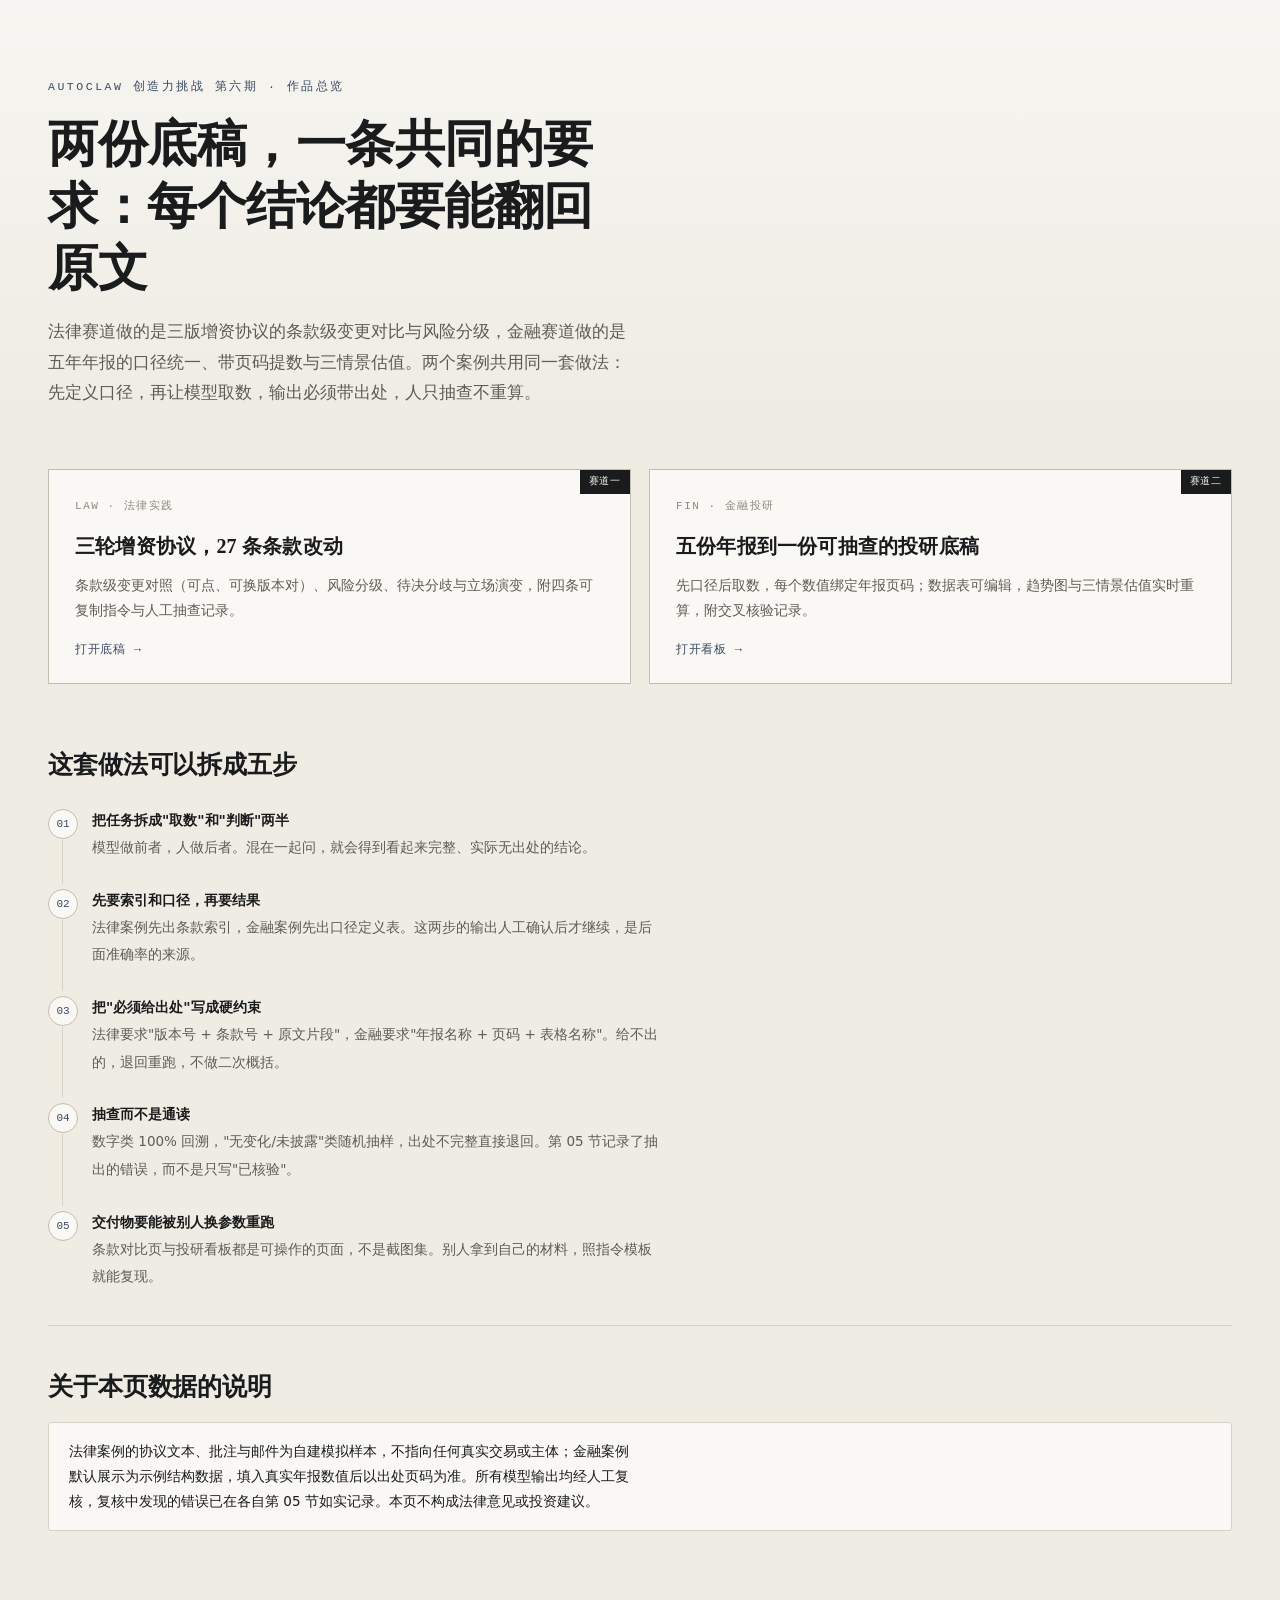
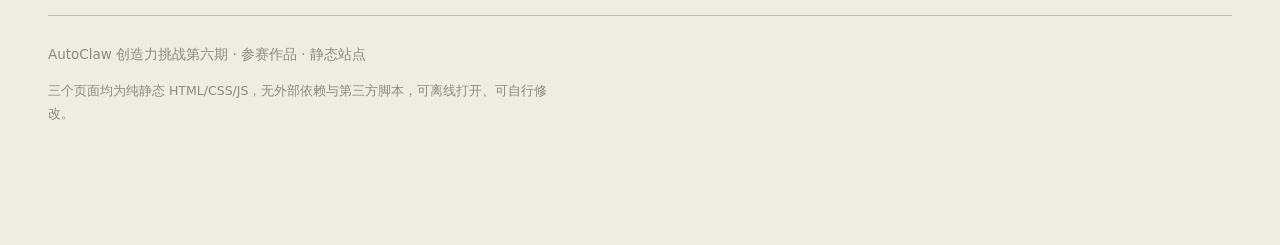
==== index.html @ 6e4b7183 "add index.html" ====
<!DOCTYPE html>
<html lang="zh-CN" data-accent="index">
<head>
<meta charset="UTF-8">
<meta name="viewport" content="width=device-width,initial-scale=1">
<title>两份底稿：增资协议条款对比 · 年报投研数据 — AutoClaw 创造力挑战第六期作品总览</title>
<meta name="description" content="AutoClaw 创造力挑战第六期参赛作品总览：法律实践赛道的三版增资协议条款级对比底稿，与金融投研赛道的年报数据提取与估值测算看板，含可复制指令与核验记录。">
<link rel="stylesheet" href="assets/base.css">
</head>
<body>
<div class="wrap">
<header class="masthead" style="border-bottom:none">
  <div class="kicker">AutoClaw 创造力挑战 第六期 · 作品总览</div>
  <h1>两份底稿，一条共同的要求：每个结论都要能翻回原文</h1>
  <p class="lede">法律赛道做的是三版增资协议的条款级变更对比与风险分级，金融赛道做的是五年年报的口径统一、带页码提数与三情景估值。两个案例共用同一套做法：先定义口径，再让模型取数，输出必须带出处，人只抽查不重算。</p>
</header>

<div class="cases">
  <a class="case" href="legal.html">
    <span class="flag">赛道一</span>
    <div class="no">LAW · 法律实践</div>
    <h3>三轮增资协议，27 条条款改动</h3>
    <p>条款级变更对照（可点、可换版本对）、风险分级、待决分歧与立场演变，附四条可复制指令与人工抽查记录。</p>
    <div class="go">打开底稿 →</div>
  </a>
  <a class="case" href="finance.html">
    <span class="flag">赛道二</span>
    <div class="no">FIN · 金融投研</div>
    <h3>五份年报到一份可抽查的投研底稿</h3>
    <p>先口径后取数，每个数值绑定年报页码；数据表可编辑，趋势图与三情景估值实时重算，附交叉核验记录。</p>
    <div class="go">打开看板 →</div>
  </a>
</div>

<section style="border-top:none;padding-top:64px">
  <h2>这套做法可以拆成五步</h2>
  <ol class="flow" style="margin-top:26px">
    <li><b>把任务拆成"取数"和"判断"两半</b><span>模型做前者，人做后者。混在一起问，就会得到看起来完整、实际无出处的结论。</span></li>
    <li><b>先要索引和口径，再要结果</b><span>法律案例先出条款索引，金融案例先出口径定义表。这两步的输出人工确认后才继续，是后面准确率的来源。</span></li>
    <li><b>把"必须给出处"写成硬约束</b><span>法律要求"版本号 + 条款号 + 原文片段"，金融要求"年报名称 + 页码 + 表格名称"。给不出的，退回重跑，不做二次概括。</span></li>
    <li><b>抽查而不是通读</b><span>数字类 100% 回溯，"无变化/未披露"类随机抽样，出处不完整直接退回。第 05 节记录了抽出的错误，而不是只写"已核验"。</span></li>
    <li><b>交付物要能被别人换参数重跑</b><span>条款对比页与投研看板都是可操作的页面，不是截图集。别人拿到自己的材料，照指令模板就能复现。</span></li>
  </ol>
</section>

<section style="border-top:1px solid var(--rule);padding-top:44px">
  <h2>关于本页数据的说明</h2>
  <div class="sheet tight">
    <p style="font-size:13.5px">法律案例的协议文本、批注与邮件为自建模拟样本，不指向任何真实交易或主体；金融案例默认展示为示例结构数据，填入真实年报数值后以出处页码为准。所有模型输出均经人工复核，复核中发现的错误已在各自第 05 节如实记录。本页不构成法律意见或投资建议。</p>
  </div>
</section>

<footer>
  <p class="back">AutoClaw 创造力挑战第六期 · 参赛作品 · 静态站点</p>
  <p>三个页面均为纯静态 HTML/CSS/JS，无外部依赖与第三方脚本，可离线打开、可自行修改。</p>
</footer>
</div>
<script src="assets/app.js"></script>
</body>
</html>
---- assets/base.css ----
/* 底稿方向：纸面 + 墨色 + 每页一个强调色 */
:root{
  --paper:#efece4;
  --sheet:#faf8f4;
  --sheet-2:#f4f1ea;
  --ink:#1a1b1d;
  --ink-2:#5f5c55;
  --ink-3:#8d897f;
  --rule:#d8d2c6;
  --rule-2:#c4bdaf;
  --serif:"Noto Serif SC","Source Han Serif SC","Songti SC",STSong,"SimSun",serif;
  --sans:"PingFang SC","HarmonyOS Sans SC","Microsoft YaHei",system-ui,sans-serif;
  --mono:"SFMono-Regular","JetBrains Mono",Consolas,"Liberation Mono",monospace;
  --rail:216px;
}
html[data-accent="legal"]{--accent:#a8341f;--accent-soft:#f2e3de;}
html[data-accent="fin"]{--accent:#1c5b4e;--accent-soft:#e2ece7;}
html[data-accent="index"]{--accent:#3b4a63;--accent-soft:#e5e8ee;}

*{margin:0;padding:0;box-sizing:border-box}
html{-webkit-text-size-adjust:100%;scroll-behavior:smooth}
body{
  background:var(--paper);color:var(--ink);
  font-family:var(--sans);font-size:15px;line-height:1.85;
  font-feature-settings:"tnum" 1;
  background-image:linear-gradient(180deg,rgba(255,255,255,.5),rgba(255,255,255,0) 420px);
}
::selection{background:var(--accent);color:#fff}

/* 阅读进度 */
.progress{position:fixed;inset:0 auto auto 0;height:2px;width:0;background:var(--accent);z-index:50;transition:width .1s linear}

.wrap{max-width:1240px;margin:0 auto;padding:0 28px 120px}

/* 报头 */
.masthead{padding:76px 0 34px;border-bottom:1px solid var(--rule-2)}
.kicker{font-family:var(--mono);font-size:11.5px;letter-spacing:.22em;text-transform:uppercase;color:var(--accent)}
.masthead h1{
  font-family:var(--serif);font-weight:600;font-size:clamp(30px,4.4vw,50px);
  line-height:1.24;letter-spacing:-.01em;margin:16px 0 0;max-width:22ch;
}
.masthead .lede{font-size:16.5px;color:var(--ink-2);max-width:56ch;margin-top:18px}
.ledger{display:flex;flex-wrap:wrap;gap:0 34px;margin-top:30px}
.ledger div{padding:2px 0}
.ledger dt{font-size:11.5px;color:var(--ink-3);font-family:var(--mono);letter-spacing:.08em}
.ledger dd{font-size:14.5px;font-weight:600;margin-top:2px}
.ledger dd em{font-style:normal;font-weight:400;color:var(--ink-2)}

/* 主体两栏 */
.body-grid{display:grid;grid-template-columns:var(--rail) minmax(0,1fr);gap:56px;padding-top:44px}
.rail{position:sticky;top:34px;align-self:start}
.rail ol{list-style:none;border-left:1px solid var(--rule)}
.rail a{
  display:block;padding:7px 0 7px 15px;margin-left:-1px;
  border-left:1px solid transparent;
  font-size:13px;color:var(--ink-3);text-decoration:none;
}
.rail a .n{font-family:var(--mono);font-size:10.5px;letter-spacing:.1em;display:block;color:var(--rule-2)}
.rail a:hover{color:var(--ink)}
.rail a.on{color:var(--ink);border-left-color:var(--accent);font-weight:600}
.rail a.on .n{color:var(--accent)}
.rail .note{margin-top:22px;font-size:12px;color:var(--ink-3);line-height:1.7;padding-left:15px}

main{min-width:0}
section{padding:56px 0 8px;scroll-margin-top:28px}
section+section{border-top:1px solid var(--rule)}
h2{font-family:var(--serif);font-weight:600;font-size:25px;line-height:1.35;letter-spacing:-.005em}
h2 + .h2sub{color:var(--ink-2);font-size:14.5px;margin-top:8px;max-width:58ch}
h3{font-size:15.5px;font-weight:600;margin:34px 0 12px;letter-spacing:.01em}
h3 .n{font-family:var(--mono);font-size:11px;color:var(--accent);letter-spacing:.1em;margin-right:9px}
p{max-width:66ch}
p+p{margin-top:12px}
a{color:var(--accent)}
ul.plain{list-style:none;max-width:66ch}
ul.plain li{padding-left:17px;position:relative;margin-top:7px}
ul.plain li::before{content:"";position:absolute;left:2px;top:.85em;width:5px;height:1px;background:var(--ink-3)}

/* 大数字 */
.figs{display:flex;flex-wrap:wrap;gap:44px;margin:28px 0 6px}
.fig .v{font-family:var(--serif);font-size:44px;line-height:1;font-weight:600;letter-spacing:-.02em}
.fig .v span{font-size:20px;font-weight:400;color:var(--ink-2);margin-left:3px}
.fig .k{font-size:12.5px;color:var(--ink-2);margin-top:9px;max-width:16ch}
.fig .k b{display:block;color:var(--ink);font-size:13px}

/* 卡片纸 */
.sheet{background:var(--sheet);border:1px solid var(--rule);border-radius:3px;padding:22px 24px;margin-top:18px}
.sheet.tight{padding:16px 20px}
.sheet + .sheet{margin-top:12px}
.sheet h4{font-size:13px;font-weight:600;letter-spacing:.02em;margin-bottom:10px}
.sheet h4 .n{font-family:var(--mono);color:var(--accent);margin-right:8px;font-size:11px}

/* 状态标记 */
.st{font-family:var(--mono);font-size:10.5px;letter-spacing:.06em;padding:2px 7px;border-radius:2px;white-space:nowrap;vertical-align:.12em}
.st.demo{border:1px solid var(--rule-2);color:var(--ink-2);background:var(--sheet-2)}
.st.todo{border:1px dashed var(--accent);color:var(--accent)}
.st.ok{background:var(--accent);color:#fff}
.st.warn{border:1px solid var(--rule-2);color:#8a5a12;background:#f6efdf}

/* 表格（默认折叠为证据） */
details.ev{margin-top:14px;border:1px solid var(--rule);background:var(--sheet)}
details.ev>summary{
  list-style:none;cursor:pointer;padding:13px 18px;font-size:13.5px;font-weight:600;
  display:flex;align-items:center;gap:10px;
}
details.ev>summary::-webkit-details-marker{display:none}
details.ev>summary::before{content:"";width:7px;height:7px;border-right:1.5px solid var(--accent);border-bottom:1.5px solid var(--accent);transform:rotate(-45deg);transition:transform .18s}
details.ev[open]>summary::before{transform:rotate(45deg)}
details.ev>summary .hint{font-weight:400;color:var(--ink-3);font-size:12px;margin-left:auto;font-family:var(--mono)}
details.ev .in{border-top:1px solid var(--rule);padding:4px 18px 16px;overflow-x:auto}
table{width:100%;border-collapse:collapse;font-size:13px;margin:10px 0}
th{text-align:left;font-weight:600;font-size:11.5px;letter-spacing:.06em;color:var(--ink-3);padding:12px 12px 8px;border-bottom:1px solid var(--rule-2);white-space:nowrap}
td{padding:11px 12px;border-bottom:1px solid var(--rule);vertical-align:top}
tr:last-child td{border-bottom:none}
td.num,th.num{font-family:var(--mono);text-align:right;white-space:nowrap}
td b{font-weight:600}
.lvl{font-family:var(--mono);font-size:11px;padding:1px 6px;border-radius:2px;white-space:nowrap}
.lvl.h{background:var(--accent-soft);color:var(--accent);border:1px solid #e0c6bf}
.lvl.m{background:#f6efdf;color:#8a5a12;border:1px solid #e6d9bd}
.lvl.l{background:var(--sheet-2);color:var(--ink-2);border:1px solid var(--rule)}
.lvl.d{background:#e6ece8;color:#2c5c46;border:1px solid #cddbd0}

/* 证据位 */
.slot{
  position:relative;margin-top:16px;padding:30px 24px 24px;
  border:1px dashed var(--rule-2);background:
    repeating-linear-gradient(-45deg,transparent,transparent 9px,rgba(0,0,0,.014) 9px,rgba(0,0,0,.014) 10px);
}
.slot .tag{position:absolute;top:-1px;left:-1px;font-family:var(--mono);font-size:10.5px;letter-spacing:.1em;background:var(--ink);color:var(--sheet);padding:3px 9px}
.slot .file{font-family:var(--mono);font-size:12px;color:var(--accent);word-break:break-all}
.slot .how{font-size:13px;color:var(--ink-2);margin-top:8px;max-width:60ch}
.slot img{display:block;width:100%;height:auto;border:1px solid var(--rule);margin-top:14px}

/* 对比工具 */
.tool{border:1px solid var(--rule-2);background:var(--sheet);margin-top:20px}
.tool-head{display:flex;flex-wrap:wrap;align-items:center;gap:12px;padding:14px 18px;border-bottom:1px solid var(--rule)}
.tool-head .t{font-size:13.5px;font-weight:600}
.tool-head .t small{font-weight:400;color:var(--ink-3);margin-left:8px;font-size:12px}
.vchips{display:flex;gap:0;margin-left:auto;border:1px solid var(--rule-2)}
.vchips button{
  font:inherit;font-size:12px;font-family:var(--mono);letter-spacing:.04em;
  padding:5px 13px;background:var(--sheet);border:none;border-right:1px solid var(--rule-2);cursor:pointer;color:var(--ink-2);
}
.vchips button:last-child{border-right:none}
.vchips button.on{background:var(--ink);color:var(--sheet)}
.tool-body{display:grid;grid-template-columns:minmax(0,258px) minmax(0,1fr)}
.clist{list-style:none;border-right:1px solid var(--rule);max-height:520px;overflow:auto}
.clist li{border-bottom:1px solid var(--rule)}
.clist button{
  font:inherit;display:block;width:100%;text-align:left;background:none;border:none;cursor:pointer;
  padding:13px 15px;font-size:13px;color:var(--ink-2);line-height:1.5;
}
.clist button .c{display:block;color:var(--ink);font-weight:600;font-size:13px}
.clist button .r{display:block;font-size:11.5px;color:var(--ink-3);margin-top:3px;font-family:var(--mono)}
.clist button:hover{background:var(--sheet-2)}
.clist button.on{background:var(--accent-soft);box-shadow:inset 3px 0 0 var(--accent)}
.clist button.on .r{color:var(--accent)}
.pane{padding:18px 20px;min-width:0}
.pane .verdict{font-size:13px;background:var(--sheet-2);border-left:2px solid var(--accent);padding:10px 14px;margin-bottom:16px;color:var(--ink-2)}
.pane .verdict b{color:var(--ink)}
.sbs{display:grid;grid-template-columns:1fr 1fr;gap:1px;background:var(--rule)}
.sbs>div{background:var(--sheet);padding:14px 16px;min-width:0}
.sbs h5{font-family:var(--mono);font-size:11px;letter-spacing:.08em;color:var(--ink-3);font-weight:400;margin-bottom:10px}
.sbs p{font-size:13px;line-height:1.9;max-width:none}
del.ins{background:var(--accent-soft);color:var(--accent);text-decoration:line-through;padding:.05em .15em}
ins.ins{background:#e4ece7;color:#245a43;padding:.05em .15em;text-decoration:none;border-bottom:1px solid #b9cfc2}
.tool-foot{border-top:1px solid var(--rule);padding:12px 18px;font-size:12px;color:var(--ink-3);display:flex;gap:18px;flex-wrap:wrap}
.tool-foot kbd{font-family:var(--mono);font-size:11px;border:1px solid var(--rule-2);border-bottom-width:2px;border-radius:3px;padding:0 5px;background:var(--sheet-2)}

/* 指令脚本块 */
.script{margin-top:14px;border:1px solid var(--rule-2);background:#22242a;color:#e8e6e0}
.script .sh{display:flex;align-items:center;gap:12px;padding:9px 14px;border-bottom:1px solid #33363d;font-size:12px;font-family:var(--mono);color:#a9a49a}
.script .sh b{color:#e8e6e0;font-weight:500}
.script .copy{margin-left:auto;font:inherit;font-size:11px;font-family:var(--mono);background:none;border:1px solid #454951;color:#c9c5bd;padding:3px 10px;border-radius:2px;cursor:pointer}
.script .copy:hover{background:#2f3238;color:#fff}
.script .copy.done{border-color:#6c8a76;color:#a9cbb4}
.script pre{padding:15px 16px;font-family:var(--mono);font-size:12.5px;line-height:1.85;white-space:pre-wrap;word-break:break-word;overflow:auto}
.script pre .v{color:#e0a56a}

/* 流程 */
.flow{counter-reset:s;margin-top:20px}
.flow li{list-style:none;counter-increment:s;position:relative;padding:0 0 26px 44px;max-width:64ch}
.flow li::before{
  content:counter(s,decimal-leading-zero);position:absolute;left:0;top:1px;
  font-family:var(--mono);font-size:11px;color:var(--accent);
  border:1px solid var(--rule-2);border-radius:50%;width:28px;height:28px;display:grid;place-items:center;background:var(--sheet);
}
.flow li::after{content:"";position:absolute;left:14px;top:32px;bottom:4px;width:1px;background:var(--rule)}
.flow li:last-child::after{display:none}
.flow b{display:block;font-size:14px}
.flow span{font-size:13.5px;color:var(--ink-2)}

/* 结论块 */
.claim{display:grid;grid-template-columns:minmax(0,1fr) minmax(0,1fr);gap:1px;background:var(--rule);border:1px solid var(--rule);margin-top:18px}
.claim>div{background:var(--sheet);padding:16px 18px}
.claim h4{font-family:var(--mono);font-size:11px;letter-spacing:.08em;color:var(--ink-3);margin-bottom:9px}
.claim p{font-size:13.5px}

/* 页脚 */
footer{margin-top:76px;padding-top:26px;border-top:1px solid var(--rule-2);font-size:12.5px;color:var(--ink-3)}
footer .back{font-size:13.5px;margin-bottom:10px}

/* 首页卡片 */
.cases{display:grid;grid-template-columns:repeat(auto-fit,minmax(300px,1fr));gap:18px;margin-top:26px}
.case{display:block;text-decoration:none;color:inherit;background:var(--sheet);border:1px solid var(--rule-2);padding:26px 26px 22px;position:relative;transition:border-color .16s,transform .16s}
.case:hover{border-color:var(--ink);transform:translateY(-2px)}
.case .no{font-family:var(--mono);font-size:11px;letter-spacing:.14em;color:var(--ink-3)}
.case h3{font-family:var(--serif);font-size:20px;font-weight:600;margin:12px 0 0}
.case p{font-size:13.5px;color:var(--ink-2);margin-top:8px}
.case .go{margin-top:16px;font-size:12px;font-family:var(--mono);letter-spacing:.06em;color:var(--accent)}
.case .flag{position:absolute;top:0;right:0;background:var(--ink);color:var(--sheet);font-family:var(--mono);font-size:10px;letter-spacing:.08em;padding:3px 9px}

.steps{margin-top:22px}
.steps>div{display:grid;grid-template-columns:64px minmax(0,1fr);gap:18px;padding:20px 0;border-top:1px solid var(--rule)}
.steps .lab{font-family:var(--mono);font-size:11px;color:var(--accent);letter-spacing:.08em;padding-top:4px}
.steps h4{font-size:15px;font-weight:600}
.steps p{font-size:13.5px;color:var(--ink-2);margin-top:6px}

@media(max-width:980px){
  .body-grid{grid-template-columns:minmax(0,1fr);gap:0}
  .rail{position:sticky;top:0;z-index:20;background:var(--paper);padding:12px 0 10px;margin:0 -20px;padding-left:20px;padding-right:20px;border-bottom:1px solid var(--rule)}
  .rail ol{display:flex;gap:6px;overflow-x:auto;border-left:none;scrollbar-width:none}
  .rail ol::-webkit-scrollbar{display:none}
  .rail a{border-left:none!important;white-space:nowrap;padding:5px 12px;border:1px solid var(--rule);border-radius:2px;font-size:12.5px;background:var(--sheet)}
  .rail a.on{background:var(--ink);color:var(--sheet);border-color:var(--ink)}
  .rail a.on .n{color:var(--sheet);opacity:.6}
  .rail .note{display:none}
  .tool-body{grid-template-columns:minmax(0,1fr)}
  .clist{border-right:none;border-bottom:1px solid var(--rule);max-height:none}
  .sbs,.claim{grid-template-columns:minmax(0,1fr)}
  .masthead{padding:44px 0 26px}
  .wrap{padding:0 20px 80px}
}
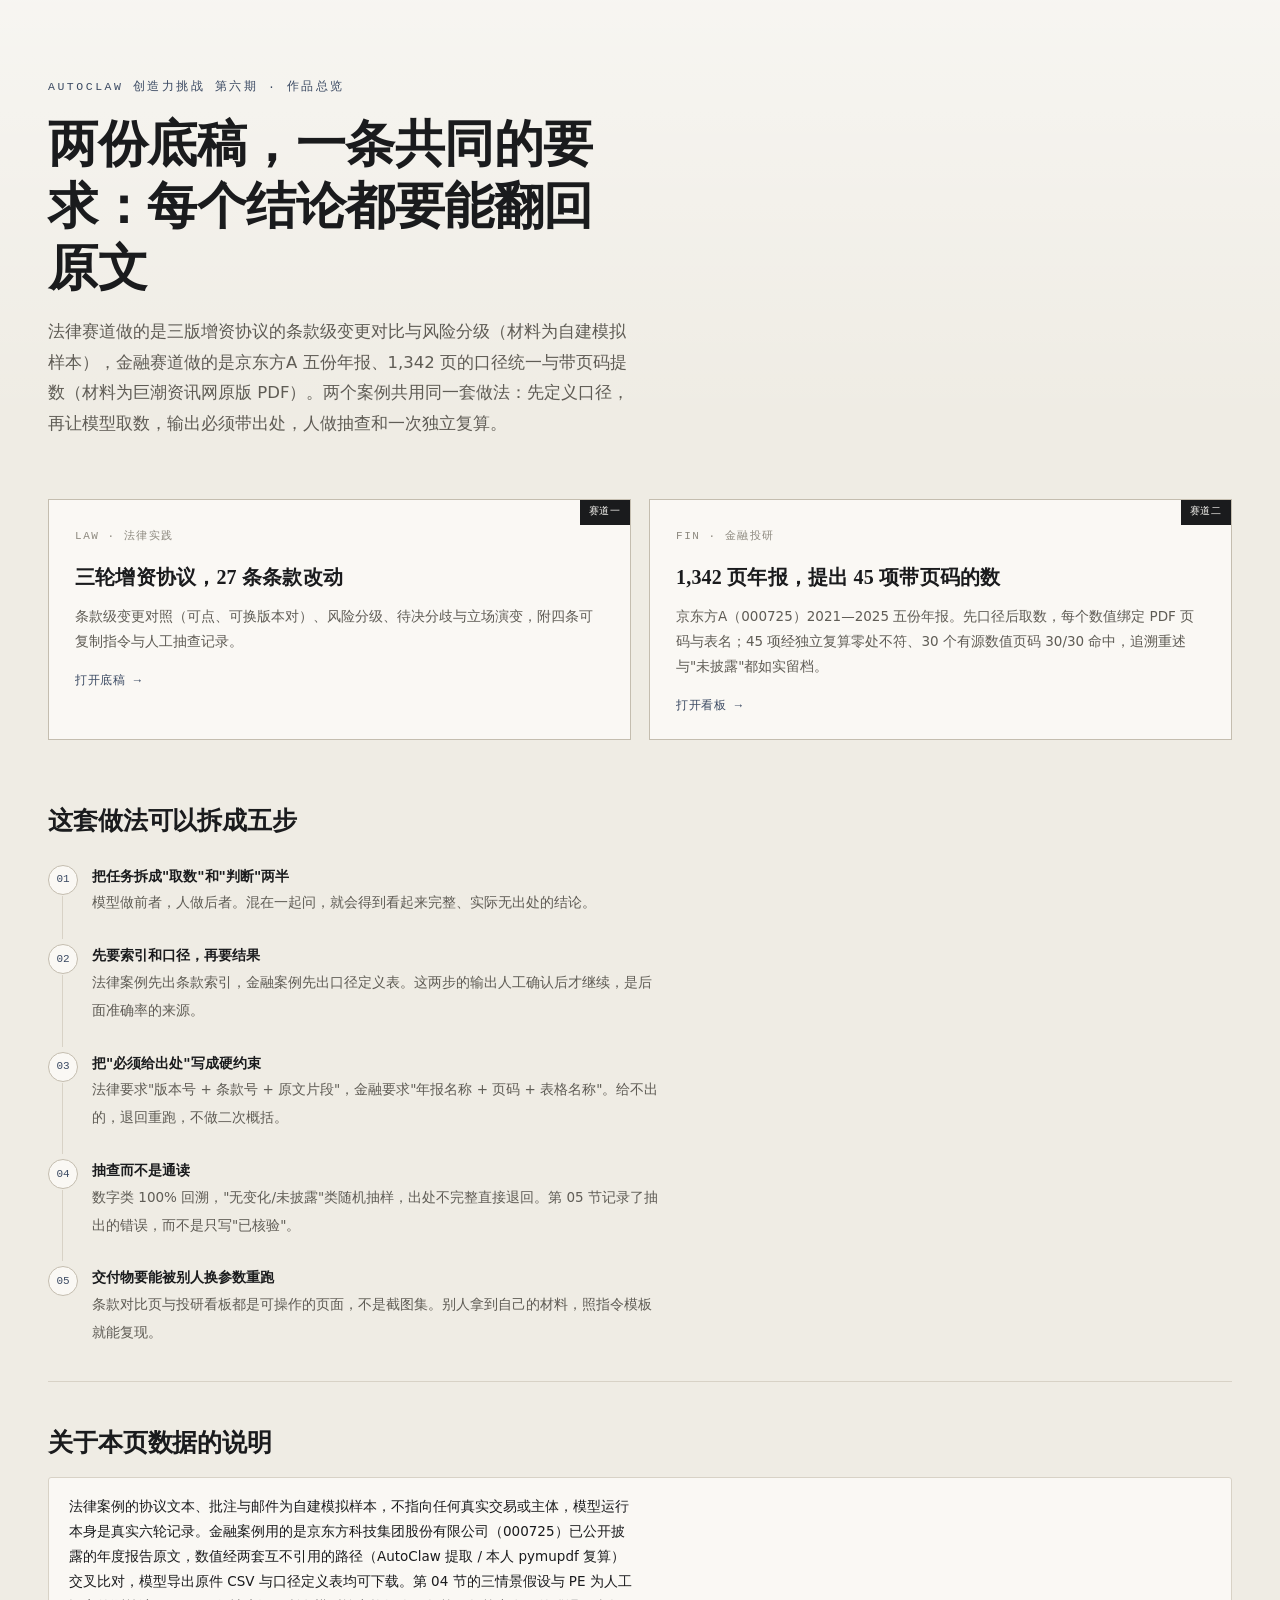
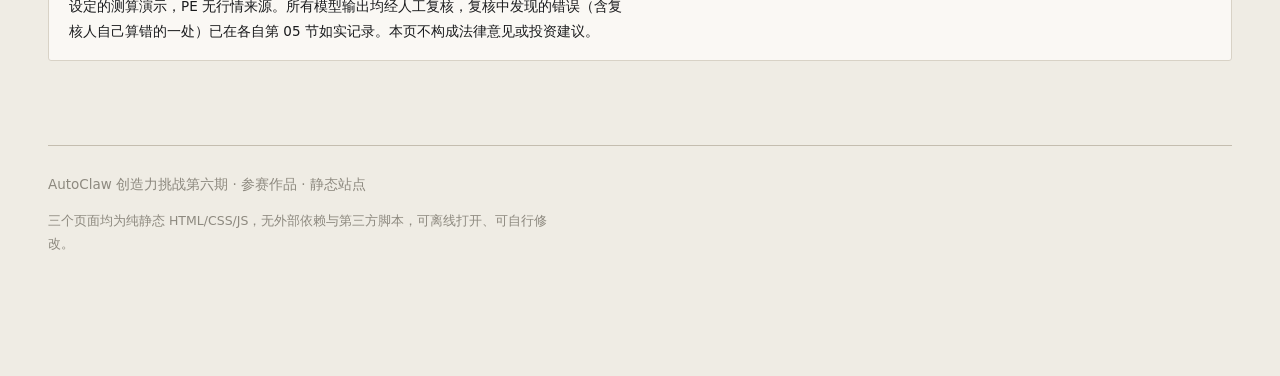
==== commit 8f6c0784: "update index.html" ====
--- a/index.html
+++ b/index.html
@@ -12,7 +12,7 @@
 <header class="masthead" style="border-bottom:none">
   <div class="kicker">AutoClaw 创造力挑战 第六期 · 作品总览</div>
   <h1>两份底稿，一条共同的要求：每个结论都要能翻回原文</h1>
-  <p class="lede">法律赛道做的是三版增资协议的条款级变更对比与风险分级，金融赛道做的是五年年报的口径统一、带页码提数与三情景估值。两个案例共用同一套做法：先定义口径，再让模型取数，输出必须带出处，人只抽查不重算。</p>
+  <p class="lede">法律赛道做的是三版增资协议的条款级变更对比与风险分级（材料为自建模拟样本），金融赛道做的是京东方A 五份年报、1,342 页的口径统一与带页码提数（材料为巨潮资讯网原版 PDF）。两个案例共用同一套做法：先定义口径，再让模型取数，输出必须带出处，人做抽查和一次独立复算。</p>
 </header>
 
 <div class="cases">
@@ -26,8 +26,8 @@
   <a class="case" href="finance.html">
     <span class="flag">赛道二</span>
     <div class="no">FIN · 金融投研</div>
-    <h3>五份年报到一份可抽查的投研底稿</h3>
-    <p>先口径后取数，每个数值绑定年报页码；数据表可编辑，趋势图与三情景估值实时重算，附交叉核验记录。</p>
+    <h3>1,342 页年报，提出 45 项带页码的数</h3>
+    <p>京东方A（000725）2021—2025 五份年报。先口径后取数，每个数值绑定 PDF 页码与表名；45 项经独立复算零处不符、30 个有源数值页码 30/30 命中，追溯重述与"未披露"都如实留档。</p>
     <div class="go">打开看板 →</div>
   </a>
 </div>
@@ -46,7 +46,7 @@
 <section style="border-top:1px solid var(--rule);padding-top:44px">
   <h2>关于本页数据的说明</h2>
   <div class="sheet tight">
-    <p style="font-size:13.5px">法律案例的协议文本、批注与邮件为自建模拟样本，不指向任何真实交易或主体；金融案例默认展示为示例结构数据，填入真实年报数值后以出处页码为准。所有模型输出均经人工复核，复核中发现的错误已在各自第 05 节如实记录。本页不构成法律意见或投资建议。</p>
+    <p style="font-size:13.5px">法律案例的协议文本、批注与邮件为自建模拟样本，不指向任何真实交易或主体，模型运行本身是真实六轮记录。金融案例用的是京东方科技集团股份有限公司（000725）已公开披露的年度报告原文，数值经两套互不引用的路径（AutoClaw 提取 / 本人 pymupdf 复算）交叉比对，模型导出原件 CSV 与口径定义表均可下载。第 04 节的三情景假设与 PE 为人工设定的测算演示，PE 无行情来源。所有模型输出均经人工复核，复核中发现的错误（含复核人自己算错的一处）已在各自第 05 节如实记录。本页不构成法律意见或投资建议。</p>
   </div>
 </section>
 
